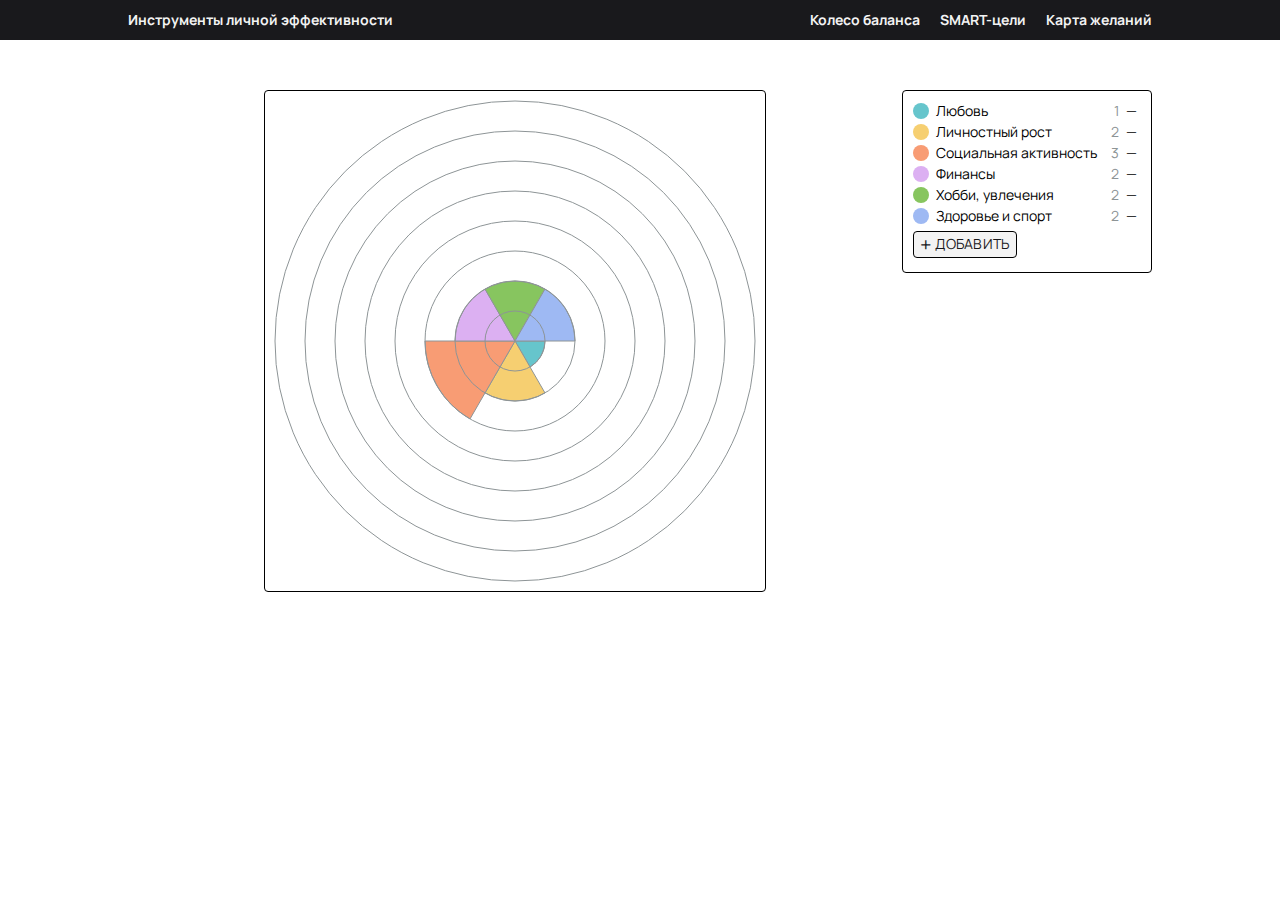
==== index.html @ 93318f95 "redesigned menu sectors from flexboxes to table" ====
<!DOCTYPE html>
<html lang="en">

<head>
    <meta charset="UTF-8">
    <meta name="viewport" content="width=device-width, initial-scale=1.0">
    <title>Lifa balance</title>
    <link rel="stylesheet" href="css/style.css">
</head>

<body>

    <header>
        <div class="header__title">Инструменты личной эффективности</div>
        <div class="header__menu menuHorizontal">
            <ul>
                <li>Колесо баланса</li>
                <li>SMART-цели</li>
                <li>Карта желаний</li>
            </ul>
        </div>
    </header>

    <div class="content">
        <div class="content__wheel">
            <canvas id="wheelBalance" width="500px" height="500px"></canvas>
        </div>
        <div class="content__menu">
            <div class="menuWheel">

                <div class="menuWheel__block">
                    <table class="tableSectors">
<!--                         <tr>
                            <td class="sectorInfo__color"></td>
                            <td>Любовь</td>
                            <td>10/10</td>
                            <td>—</td>
                        </tr>
                        <tr>
                            <td class="sectorInfo__color"></td>
                            <td>Lorem, ipsum dolor sit amet</td>
                            <td>10/10</td>
                            <td>—</td>
                        </tr>
                        <tr>
                            <td class="sectorInfo__color"></td>
                            <td>Дух</td>
                            <td>10/10</td>
                            <td>—</td>
                        </tr> -->
                    </table>

                    <div id="btnAdd" class="menuWheel__item btnMain">
                        <p>Добавить</p>
                    </div>
                </div>


            </div>
        </div>


    </div>

    <script type="module" src="js/script.js"></script>
</body>

</html>
---- css/style.css ----
@charset "UTF-8";
/* очищение всех отсупов и границ */
@import url("https://fonts.googleapis.com/css2?family=Manrope:wght@200;300;400;700&display=swap");
* {
  padding: 0;
  margin: 0;
  border: 0;
}

/* измена подсчета ширины блока */
*,
*:before,
*:after {
  box-sizing: border-box;
}

/* убираем линии обводки в некоторых браузерах */
:focus,
:active {
  outline: none;
}

a:focus,
a:active {
  outline: none;
}

/* делаем теги блочными */
nav,
footer,
header,
aside {
  display: block;
}

/*уравниваем поведение шрифтов и элементов для разных браузеров и запрет самовольного увеличение шрифта (например на айфонах)*/
html,
body {
  height: 100%;
  width: 100%;
  font-size: 100%;
  line-height: 1;
  font-size: 14px;
  -ms-text-size-adjust: 100%;
  -moz-text-size-adjust: 100%;
  -webkit-text-size-adjust: 100%;
}

/* наследуем семейства шрифта, т.к. по умолчанию они не наследуют*/
input,
button,
textarea {
  font-family: inherit;
}

/*убираем некоторые особенности в некоторых браузерах*/
input::-ms-clear {
  display: none;
}

button {
  cursor: pointer;
}

button::-moz-focus-inner {
  padding: 0;
  border: 0;
}

a,
a:visited {
  text-decoration: none;
}

ul li {
  list-style: none;
}

img {
  vertical-align: top;
}

/*обнуляем заголовки*/
h1,
h2,
h3,
h4,
h5,
h6 {
  font-size: inherit;
  font-weight: 400;
}

* {
  padding: 0;
  margin: 0;
}

body {
  font-family: "Manrope", sans-serif;
}

.menuHorizontal > ul {
  display: flex;
}
.menuHorizontal > ul > li {
  margin-right: 20px;
}
.menuHorizontal > ul > li:last-child {
  margin-right: 0px;
}

.btnMain, .menuWheel__block, .content__wheel #wheelBalance {
  border: 1px solid #000;
  border-radius: 4px;
}

header {
  font-weight: 700;
  background-color: #19191c;
  color: #f3f3f3;
  width: 100%;
  height: 40px;
  display: flex;
  justify-content: space-between;
  align-items: center;
  padding: 0 10%;
}
header__title {
  font-size: 20px;
  font-weight: 400;
  color: white;
  word-spacing: 4px;
}
.content {
  margin: 50px 10%;
  display: flex;
  justify-content: space-between;
}
.content__wheel {
  margin: 0 auto;
}
.content__menu {
  width: 250px;
}

.menuWheel__block {
  padding: 10px;
}
.menuWheel__item {
  margin: 4px 0px;
}

.sectorInfo__color {
  display: block;
  background: #ed61ca left no-repeat;
  height: 16px;
  width: 16px;
  border-radius: 50%;
}
.sectorInfo__score {
  color: #8d9496;
}

.btnMain {
  display: inline-block;
  background-color: #f3f3f3;
  text-transform: uppercase;
  letter-spacing: 0.25px;
  color: #19191c;
  font-weight: 700px;
  vertical-align: middle;
  padding: 3px 6px 2px 6px;
  cursor: default;
}
.btnMain:hover {
  background-color: #ed61ca;
}
.btnMain p::before {
  content: "+";
  font-size: 20px;
  vertical-align: middle;
  margin-right: 3px;
}

.coloredCircle {
  display: block;
  background: #ed61ca left no-repeat;
  height: 16px;
  width: 16px;
  border-radius: 50%;
}

.tableSectors {
  width: 100%;
  border-collapse: collapse;
}
.tableSectors td {
  vertical-align: top;
  padding: 3px 4px 4px 3px;
}
.tableSectors tr:hover {
  background-color: #f3f3f3;
  border-radius: 3px;
}
.tableSectors td:first-child {
  text-align: center;
  margin-top: 2px;
  margin-right: 4px;
  padding: 0;
  white-space: nowrap;
}
.tableSectors td:nth-child(2) {
  text-align: left;
  width: 100%;
}
.tableSectors td:nth-child(3) {
  text-align: right;
  color: #8d9496;
  white-space: nowrap;
}
.tableSectors td:last-child {
  text-align: right;
}
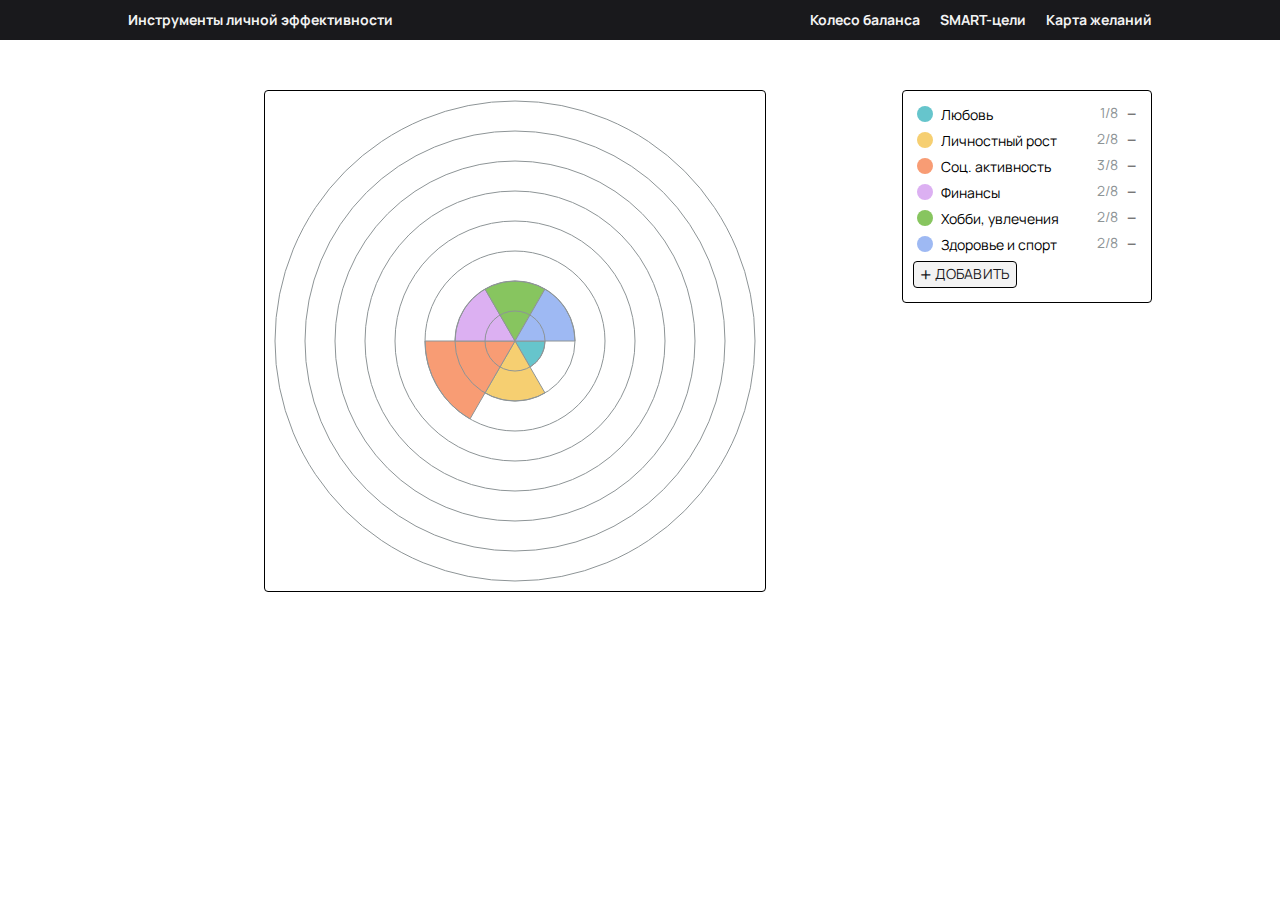
==== commit 1ec18ff7: "created new class for menu, refactored unstructions and menu methods" ====
--- a/index.html
+++ b/index.html
@@ -32,21 +32,17 @@
                     <table class="tableSectors">
 <!--                         <tr>
                             <td class="sectorInfo__color"></td>
-                            <td>Любовь</td>
-                            <td>10/10</td>
-                            <td>—</td>
-                        </tr>
-                        <tr>
-                            <td class="sectorInfo__color"></td>
-                            <td>Lorem, ipsum dolor sit amet</td>
-                            <td>10/10</td>
+                            <td><input class="input-sector" type="text" name="sectorName" placeholder="Название сектора" ></td>
+                            <td>10</td>
+                            <td>/10</td>
                             <td>—</td>
                         </tr>
                         <tr>
                             <td class="sectorInfo__color"></td>
                             <td>Дух</td>
-                            <td>10/10</td>
-                            <td>—</td>
+                            <td>10</td>
+                            <td>/10</td>
+                            <td><p>—</p></td> 
                         </tr> -->
                     </table>
 
--- a/css/style.css
+++ b/css/style.css
@@ -184,7 +184,6 @@
 }
 
 .coloredCircle {
-  display: block;
   background: #ed61ca left no-repeat;
   height: 16px;
   width: 16px;
@@ -194,31 +193,68 @@
 .tableSectors {
   width: 100%;
   border-collapse: collapse;
+  font-size: 14px;
 }
 .tableSectors td {
-  vertical-align: top;
-  padding: 3px 4px 4px 3px;
-}
-.tableSectors tr:hover {
-  background-color: #f3f3f3;
+  vertical-align: middle;
+  padding: 2px 4px 4px 2px;
+}
+.tableSectors .input-sector {
+  font-size: 14px;
+  width: 100%;
+  text-overflow: ellipsis;
+  padding: 2px 4px 2px 4px;
+}
+.tableSectors .input-sector:hover {
   border-radius: 3px;
+  Box-shadow: 0px 1px 0px #bdc2c4, 0px -1px 0px #bdc2c4, 1px 0px 0px #bdc2c4, -1px 0px 0px #bdc2c4;
+}
+.tableSectors .input-sector:focus {
+  border-radius: 3px;
+  Box-shadow: 0px 1px 0px #19191c, 0px -1px 0px #19191c, 1px 0px 0px #19191c, -1px 0px 0px #19191c;
 }
 .tableSectors td:first-child {
+  display: block;
   text-align: center;
-  margin-top: 2px;
-  margin-right: 4px;
-  padding: 0;
+  margin: 5px 4px;
   white-space: nowrap;
+}
+.tableSectors td:first-child:hover {
+  Box-shadow: 0px 1px 0px #bdc2c4, 0px -1px 0px #bdc2c4, 1px 0px 0px #bdc2c4, -1px 0px 0px #bdc2c4;
+}
+.tableSectors td:first-child:focus {
+  Box-shadow: 0px 1px 0px #19191c, 0px -1px 0px #19191c, 1px 0px 0px #19191c, -1px 0px 0px #19191c;
 }
 .tableSectors td:nth-child(2) {
   text-align: left;
   width: 100%;
+  padding: 0;
 }
 .tableSectors td:nth-child(3) {
   text-align: right;
   color: #8d9496;
   white-space: nowrap;
+  padding-right: 0;
+  width: 100px;
+}
+.tableSectors td:nth-child(4) {
+  text-align: left;
+  color: #8d9496;
+  white-space: nowrap;
+  padding-left: 0;
 }
 .tableSectors td:last-child {
-  text-align: right;
+  text-align: center;
+  height: 16px;
+  width: 16px;
+  font-size: 12px;
+  padding: 0px 5px;
+  cursor: default;
+}
+.tableSectors td:last-child:hover {
+  Box-shadow: 0px 1px 0px #bdc2c4, 0px -1px 0px #bdc2c4, 1px 0px 0px #bdc2c4, -1px 0px 0px #bdc2c4;
+}
+.tableSectors td:last-child:focus {
+  Box-shadow: 0px 1px 0px #19191c, 0px -1px 0px #19191c, 1px 0px 0px #19191c, -1px 0px 0px #19191c;
+  background-color: #bdc2c4;
 }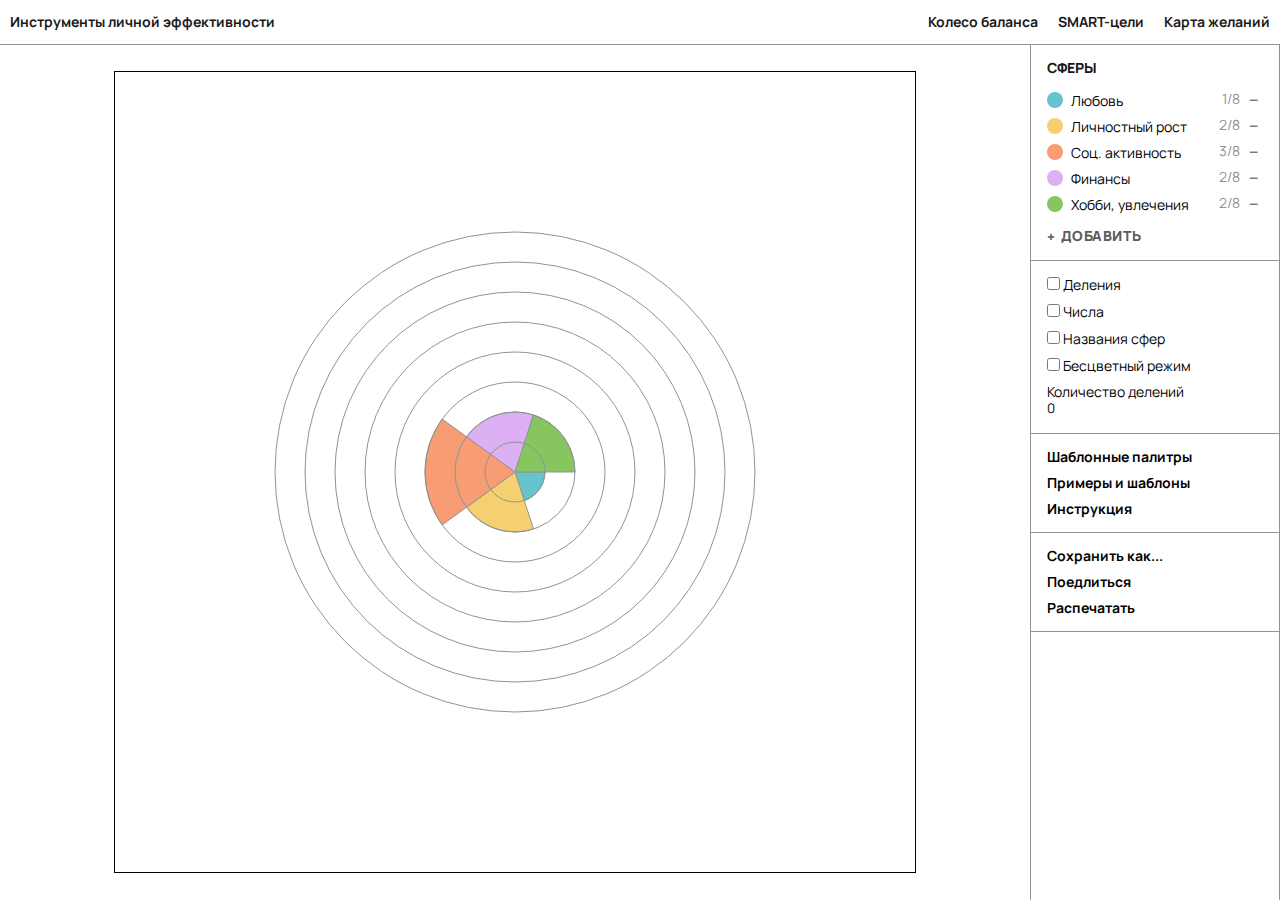
==== commit b104795d: "redesigned page" ====
--- a/index.html
+++ b/index.html
@@ -23,12 +23,15 @@
 
     <div class="content">
         <div class="content__wheel">
-            <canvas id="wheelBalance" width="500px" height="500px"></canvas>
+            <div class="canvasContainer">
+                <canvas id="wheelBalance" width="800px" height="800px"></canvas>    
+            </div>            
         </div>
         <div class="content__menu">
-            <div class="menuWheel">
+            <div class="menuWheel">               
 
                 <div class="menuWheel__block">
+                    <div class="menuWheel__item"><p class="subtitle">Сферы</p></div>
                     <table class="tableSectors">
 <!--                         <tr>
                             <td class="sectorInfo__color"></td>
@@ -51,6 +54,40 @@
                     </div>
                 </div>
 
+                <div class="menuWheel__block">                    
+                    <div class="menuWheel__item">
+                        <input type="checkbox" name="circles" id="circles">
+                        <label for="circles">Деления</label>
+                    </div>
+                    <div class="menuWheel__item">
+                        <input type="checkbox" name="numbers" id="numbers">
+                        <label for="numbers">Числа</label>
+                    </div>
+                    <div class="menuWheel__item">
+                        <input type="checkbox" name="titles" id="titles">
+                        <label for="numbers">Названия сфер</label>
+                    </div>
+                    <div class="menuWheel__item">
+                        <input type="checkbox" name="uncolored" id="uncolored">
+                        <label for="uncolored">Бесцветный режим</label>
+                    </div>
+                    <div class="menuWheel__item">
+                        <p>Количество делений</p>
+                        <input value="0" type="number" name="maxScore" id="maxScore">                        
+                    </div>
+                </div>
+
+                <div class="menuWheel__block">
+                    <div class="menuWheel__item btnAction">Шаблонные палитры</div>
+                    <div class="menuWheel__item btnAction">Примеры и шаблоны</div>
+                    <div class="menuWheel__item btnAction">Инструкция</div>                    
+                </div>
+
+                <div class="menuWheel__block">
+                    <div class="menuWheel__item btnAction">Сохранить как...</div>
+                    <div class="menuWheel__item btnAction">Поедлиться</div>
+                    <div class="menuWheel__item btnAction">Распечатать</div>                    
+                </div>
 
             </div>
         </div>
@@ -58,6 +95,8 @@
 
     </div>
 
+    
+
     <script type="module" src="js/script.js"></script>
 </body>
 
--- a/css/style.css
+++ b/css/style.css
@@ -1,6 +1,6 @@
 @charset "UTF-8";
 /* очищение всех отсупов и границ */
-@import url("https://fonts.googleapis.com/css2?family=Manrope:wght@200;300;400;700&display=swap");
+@import url("https://fonts.googleapis.com/css2?family=Manrope:wght@400;500;600;700;800&family=Poppins:wght@400;500;600;700&display=swap");
 * {
   padding: 0;
   margin: 0;
@@ -96,8 +96,15 @@
   margin: 0;
 }
 
+html {
+  height: 100%;
+}
+
 body {
   font-family: "Manrope", sans-serif;
+  display: flex;
+  flex-direction: column;
+  height: 100%;
 }
 
 .menuHorizontal > ul {
@@ -110,21 +117,18 @@
   margin-right: 0px;
 }
 
-.btnMain, .menuWheel__block, .content__wheel #wheelBalance {
-  border: 1px solid #000;
-  border-radius: 4px;
-}
-
 header {
   font-weight: 700;
-  background-color: #19191c;
-  color: #f3f3f3;
-  width: 100%;
-  height: 40px;
+  background-color: white;
+  color: #19191c;
+  width: 100%;
+  height: 45px;
   display: flex;
   justify-content: space-between;
   align-items: center;
-  padding: 0 10%;
+  padding: 0 10px;
+  border-bottom: 1px solid #8d9496;
+  flex: 0 0 auto;
 }
 header__title {
   font-size: 20px;
@@ -133,54 +137,76 @@
   word-spacing: 4px;
 }
 .content {
-  margin: 50px 10%;
-  display: flex;
+  display: flex;
+  flex: 1 0 auto;
   justify-content: space-between;
 }
 .content__wheel {
-  margin: 0 auto;
+  margin: auto auto;
+}
+.content__wheel #wheelBalance {
+  border: 1px solid #000;
 }
 .content__menu {
+  display: flex;
   width: 250px;
-}
-
+  height: 100%;
+}
+
+.menuWheel {
+  border-inline: 1px solid #8d9496;
+}
 .menuWheel__block {
-  padding: 10px;
+  padding: 16px 16px;
+  border-bottom: 1px solid #8d9496;
+}
+.menuWheel__block .subtitle {
+  font-family: "Manrope", sans-serif;
+  font-weight: 800;
+  color: #19191c;
+  text-transform: uppercase;
 }
 .menuWheel__item {
-  margin: 4px 0px;
-}
-
-.sectorInfo__color {
-  display: block;
-  background: #ed61ca left no-repeat;
-  height: 16px;
-  width: 16px;
-  border-radius: 50%;
-}
-.sectorInfo__score {
-  color: #8d9496;
+  margin: 12px 0px;
+}
+.menuWheel__item:first-child {
+  margin-top: 0;
+}
+.menuWheel__item:last-child {
+  margin-bottom: 0;
+}
+
+.btnAction {
+  font-weight: 700;
+}
+.btnAction:hover {
+  background-color: #bdc2c4;
 }
 
 .btnMain {
   display: inline-block;
-  background-color: #f3f3f3;
   text-transform: uppercase;
-  letter-spacing: 0.25px;
+  font-weight: 700px;
+  vertical-align: middle;
+  cursor: default;
+  font-family: "Manrope", sans-serif;
+  font-weight: 800;
+  letter-spacing: 0.5px;
+  color: #5B5B5B;
+  transition-duration: 0.5s;
+  font-size: 14px;
+}
+.btnMain:hover {
   color: #19191c;
-  font-weight: 700px;
-  vertical-align: middle;
-  padding: 3px 6px 2px 6px;
-  cursor: default;
-}
-.btnMain:hover {
-  background-color: #ed61ca;
+}
+.btnMain p {
+  vertical-align: middle;
 }
 .btnMain p::before {
   content: "+";
-  font-size: 20px;
-  vertical-align: middle;
-  margin-right: 3px;
+  font-size: 14px;
+  vertical-align: middle;
+  margin-right: 5px;
 }
 
 .coloredCircle {
@@ -216,7 +242,7 @@
 .tableSectors td:first-child {
   display: block;
   text-align: center;
-  margin: 5px 4px;
+  margin: 5px 4px 5px 0px;
   white-space: nowrap;
 }
 .tableSectors td:first-child:hover {
@@ -257,4 +283,9 @@
 .tableSectors td:last-child:focus {
   Box-shadow: 0px 1px 0px #19191c, 0px -1px 0px #19191c, 1px 0px 0px #19191c, -1px 0px 0px #19191c;
   background-color: #bdc2c4;
+}
+
+footer {
+  /* 0 flex-grow, 0 flex-shrink, auto flex-basis */
+  flex: 0 0 auto;
 }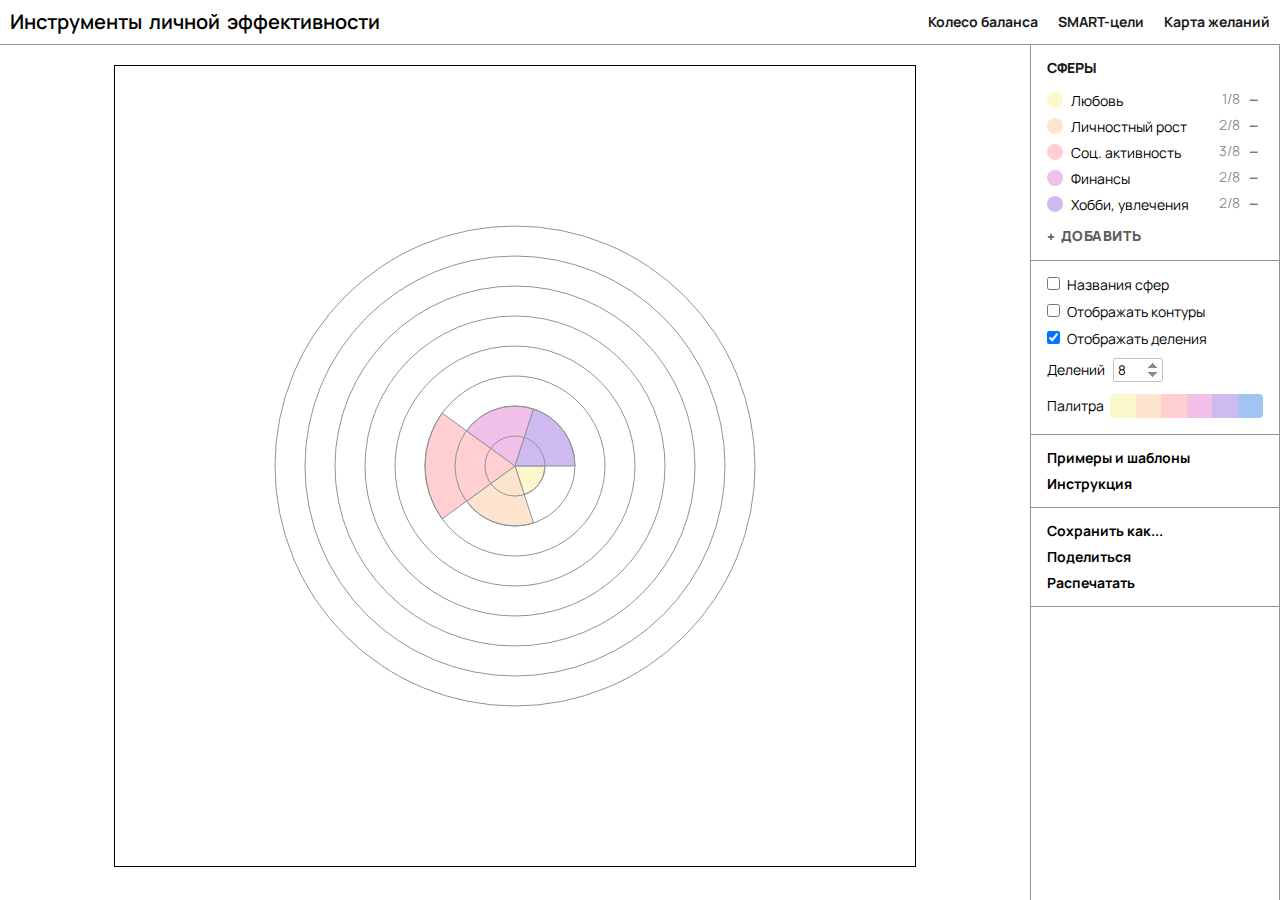
==== commit b7aa4a3d: "adedd palette" ====
--- a/index.html
+++ b/index.html
@@ -10,7 +10,7 @@
 
 <body>
 
-    <header>
+    <header class="header">
         <div class="header__title">Инструменты личной эффективности</div>
         <div class="header__menu menuHorizontal">
             <ul>
@@ -23,7 +23,7 @@
 
     <div class="content">
         <div class="content__wheel">
-            <div class="canvasContainer">
+            <div class="canvasContainer">                
                 <canvas id="wheelBalance" width="800px" height="800px"></canvas>    
             </div>            
         </div>
@@ -54,38 +54,38 @@
                     </div>
                 </div>
 
-                <div class="menuWheel__block">                    
-                    <div class="menuWheel__item">
-                        <input type="checkbox" name="circles" id="circles">
-                        <label for="circles">Деления</label>
-                    </div>
-                    <div class="menuWheel__item">
-                        <input type="checkbox" name="numbers" id="numbers">
-                        <label for="numbers">Числа</label>
-                    </div>
+                <div class="menuWheel__block">   
                     <div class="menuWheel__item">
                         <input type="checkbox" name="titles" id="titles">
                         <label for="numbers">Названия сфер</label>
+                    </div>  
+                    <div class="menuWheel__item">
+                        <input type="checkbox" name="lines" id="lines">
+                        <label for="lines">Отображать контуры</label>
+                    </div>               
+                    <div class="menuWheel__item">
+                        <input type="checkbox" checked name="circles" id="circles">
+                        <label for="circles">Отображать деления</label>
                     </div>
-                    <div class="menuWheel__item">
-                        <input type="checkbox" name="uncolored" id="uncolored">
-                        <label for="uncolored">Бесцветный режим</label>
+                    <div class="menuWheel__item containerMaxScore">                        
+                        <span>Делений</span>
+                        <input min="1" max="20" type="number" name="maxScore" id="maxScore">                        
                     </div>
-                    <div class="menuWheel__item">
-                        <p>Количество делений</p>
-                        <input value="0" type="number" name="maxScore" id="maxScore">                        
+                    <div class="menuWheel__item containerHorizontal">                        
+                        <span>Палитра</span>
+                        <div class="palette">
+                        </div>
                     </div>
                 </div>
 
-                <div class="menuWheel__block">
-                    <div class="menuWheel__item btnAction">Шаблонные палитры</div>
+                <div class="menuWheel__block">                    
                     <div class="menuWheel__item btnAction">Примеры и шаблоны</div>
                     <div class="menuWheel__item btnAction">Инструкция</div>                    
                 </div>
 
                 <div class="menuWheel__block">
                     <div class="menuWheel__item btnAction">Сохранить как...</div>
-                    <div class="menuWheel__item btnAction">Поедлиться</div>
+                    <div class="menuWheel__item btnAction">Поделиться</div>
                     <div class="menuWheel__item btnAction">Распечатать</div>                    
                 </div>
 
--- a/css/style.css
+++ b/css/style.css
@@ -107,17 +107,7 @@
   height: 100%;
 }
 
-.menuHorizontal > ul {
-  display: flex;
-}
-.menuHorizontal > ul > li {
-  margin-right: 20px;
-}
-.menuHorizontal > ul > li:last-child {
-  margin-right: 0px;
-}
-
-header {
+.header {
   font-weight: 700;
   background-color: white;
   color: #19191c;
@@ -130,19 +120,31 @@
   border-bottom: 1px solid #8d9496;
   flex: 0 0 auto;
 }
-header__title {
+.header__title {
   font-size: 20px;
-  font-weight: 400;
-  color: white;
-  word-spacing: 4px;
-}
+  font-weight: 600;
+  color: black;
+  word-spacing: 3px;
+  font-family: "Manrope", sans-serif;
+}
+.header .menuHorizontal > ul {
+  display: flex;
+}
+.header .menuHorizontal > ul > li {
+  margin-right: 20px;
+}
+.header .menuHorizontal > ul > li:last-child {
+  margin-right: 0px;
+}
+
 .content {
   display: flex;
   flex: 1 0 auto;
   justify-content: space-between;
 }
 .content__wheel {
-  margin: auto auto;
+  margin: 0px auto;
+  padding: 20px 0px;
 }
 .content__wheel #wheelBalance {
   border: 1px solid #000;
@@ -151,6 +153,28 @@
   display: flex;
   width: 250px;
   height: 100%;
+}
+
+.palette {
+  display: flex;
+  height: 24px;
+  direction: row;
+}
+.palette__color {
+  flex: 1 0 auto;
+  height: 100%;
+}
+.palette__color:first-child {
+  border-top-left-radius: 4px;
+  border-bottom-left-radius: 4px;
+}
+.palette__color:last-child {
+  border-top-right-radius: 4px;
+  border-bottom-right-radius: 4px;
+}
+.palette:hover {
+  Box-shadow: 0px 1px 0px #8d9496, 0px -1px 0px #8d9496, 1px 0px 0px #8d9496, -1px 0px 0px #8d9496;
+  border-radius: 4px;
 }
 
 .menuWheel {
@@ -165,6 +189,46 @@
   font-weight: 800;
   color: #19191c;
   text-transform: uppercase;
+}
+.menuWheel__block:nth-child(2) label {
+  margin-left: 4px;
+}
+.menuWheel__block:nth-child(2) .containerMaxScore {
+  display: flex;
+  flex-direction: row;
+  width: 100%;
+}
+.menuWheel__block:nth-child(2) .containerMaxScore span {
+  display: inline-block;
+  margin: auto 0;
+}
+.menuWheel__block:nth-child(2) .containerMaxScore input {
+  margin-left: 8px;
+  width: 50px;
+  border: 1px solid #bdc2c4;
+  border-radius: 2px;
+  padding: 2px 2px 2px 4px;
+}
+.menuWheel__block:nth-child(2) .containerMaxScore input::-webkit-inner-spin-button, .menuWheel__block:nth-child(2) .containerMaxScore input::-webkit-outer-spin-button {
+  opacity: 1;
+}
+.menuWheel__block:nth-child(2) .containerVertical {
+  display: flex;
+  flex-direction: column;
+}
+.menuWheel__block:nth-child(2) .containerVertical span {
+  margin-bottom: 6px;
+}
+.menuWheel__block:nth-child(2) .containerHorizontal {
+  display: flex;
+  flex-direction: row;
+}
+.menuWheel__block:nth-child(2) .containerHorizontal div {
+  flex: 1 0 auto;
+}
+.menuWheel__block:nth-child(2) .containerHorizontal span {
+  margin: auto 0;
+  margin-right: 6px;
 }
 .menuWheel__item {
   margin: 12px 0px;
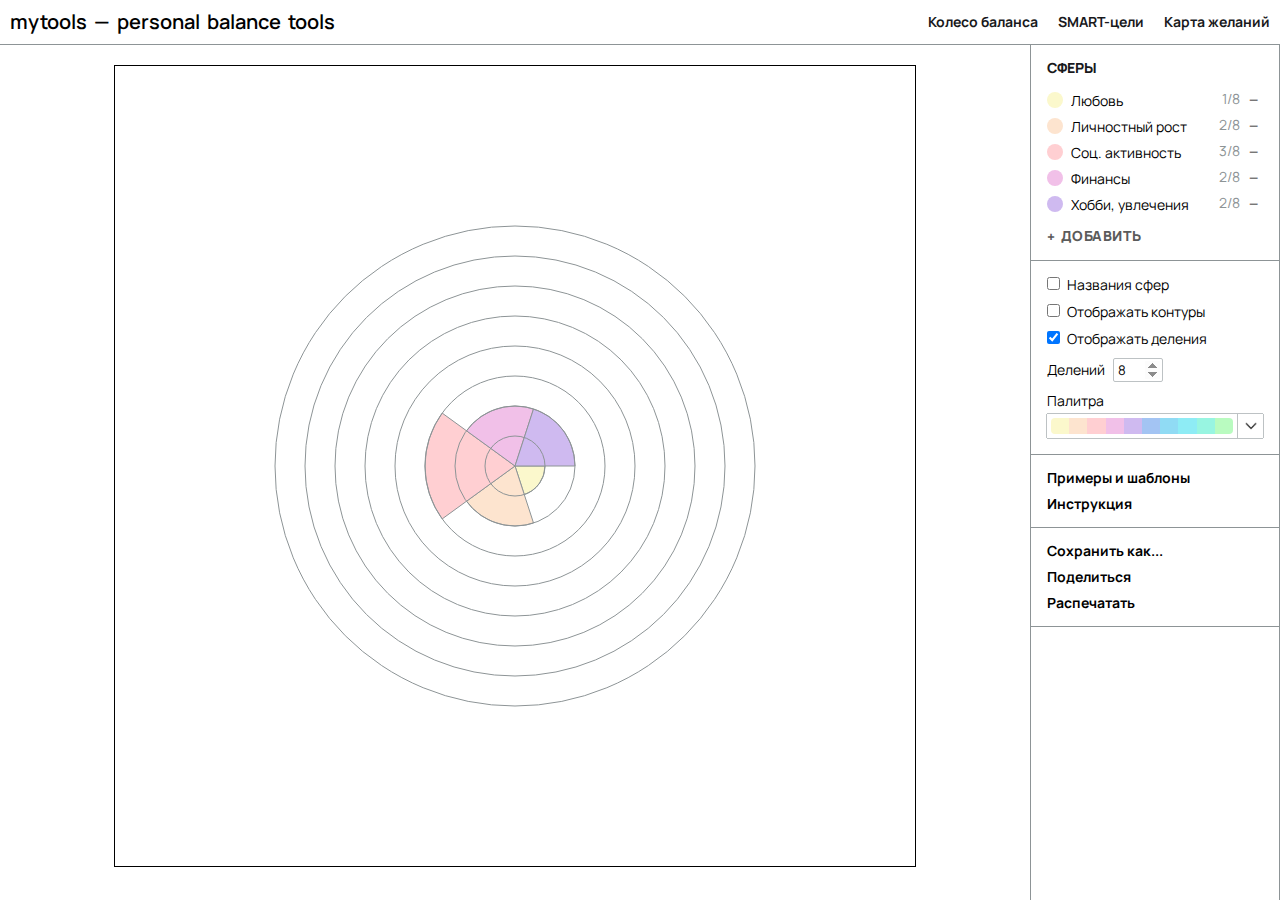
==== commit 698ed562: "added select for palettes" ====
--- a/index.html
+++ b/index.html
@@ -4,14 +4,13 @@
 <head>
     <meta charset="UTF-8">
     <meta name="viewport" content="width=device-width, initial-scale=1.0">
-    <title>Lifa balance</title>
+    <title>Life balance</title>
     <link rel="stylesheet" href="css/style.css">
 </head>
 
 <body>
-
     <header class="header">
-        <div class="header__title">Инструменты личной эффективности</div>
+        <div class="header__title">mytools — personal balance tools</div>
         <div class="header__menu menuHorizontal">
             <ul>
                 <li>Колесо баланса</li>
@@ -71,10 +70,23 @@
                         <span>Делений</span>
                         <input min="1" max="20" type="number" name="maxScore" id="maxScore">                        
                     </div>
-                    <div class="menuWheel__item containerHorizontal">                        
+                    <div class="menuWheel__item containerVertical">                        
                         <span>Палитра</span>
-                        <div class="palette">
+                        <!-- <select name="slc_palette" id="slc_palette">
+                            <option disabled>Выберите палитру</option>
+                            <option value="1"><div class="palette"></div></option> 
+                        </select> -->
+                        <div class="select">
+                            <div class="select__header">
+                                <span class="select__current"></span>
+                                <div class="select__icon"></div>      
+                            </div>          
+                            <div class="select__body">
+                                <!-- <div value="0" class="select__item"><div class="palette"></div></div>
+                                <div class="select__item"><div class="palette"></div></div> -->
+                            </div>
                         </div>
+                        
                     </div>
                 </div>
 
--- a/css/style.css
+++ b/css/style.css
@@ -157,7 +157,7 @@
 
 .palette {
   display: flex;
-  height: 24px;
+  height: 16px;
   direction: row;
 }
 .palette__color {
@@ -172,9 +172,52 @@
   border-top-right-radius: 4px;
   border-bottom-right-radius: 4px;
 }
-.palette:hover {
-  Box-shadow: 0px 1px 0px #8d9496, 0px -1px 0px #8d9496, 1px 0px 0px #8d9496, -1px 0px 0px #8d9496;
-  border-radius: 4px;
+.select {
+  font-size: 14px;
+  position: relative;
+}
+.select__header {
+  display: flex;
+  height: 24px;
+  Box-shadow: 0px 1px 0px #bdc2c4, 0px -1px 0px #bdc2c4, 1px 0px 0px #bdc2c4, -1px 0px 0px #bdc2c4;
+}
+.select__header:hover {
+  Box-shadow: 0px 1px 0px #bdc2c4, 0px -1px 0px #bdc2c4, 1px 0px 0px #bdc2c4, -1px 0px 0px #bdc2c4;
+}
+.is-active .select__body {
+  display: block;
+}
+.select__current {
+  width: 100%;
+  height: 100%;
+  padding: 4px;
+}
+.select__icon {
+  width: 26px;
+  padding: 0;
+  display: flex;
+  align-items: center;
+  text-align: center;
+  background: no-repeat center/55% url("../img/ic_arrow_bot.png");
+  justify-content: flex-end;
+  flex-shrink: 0;
+  color: #19191c;
+  border-left: 1px solid #bdc2c4;
+}
+.select__body {
+  position: absolute;
+  left: 0;
+  right: 0;
+  top: 100%;
+  Box-shadow: 0px 1px 0px #bdc2c4, 0px -1px 0px #bdc2c4, 1px 0px 0px #bdc2c4, -1px 0px 0px #bdc2c4;
+  display: none;
+}
+.select__item {
+  padding: 6px 30px 4px 4px;
+  background-color: white;
+}
+.select__item:hover {
+  background-color: #f3f3f3;
 }
 
 .menuWheel {
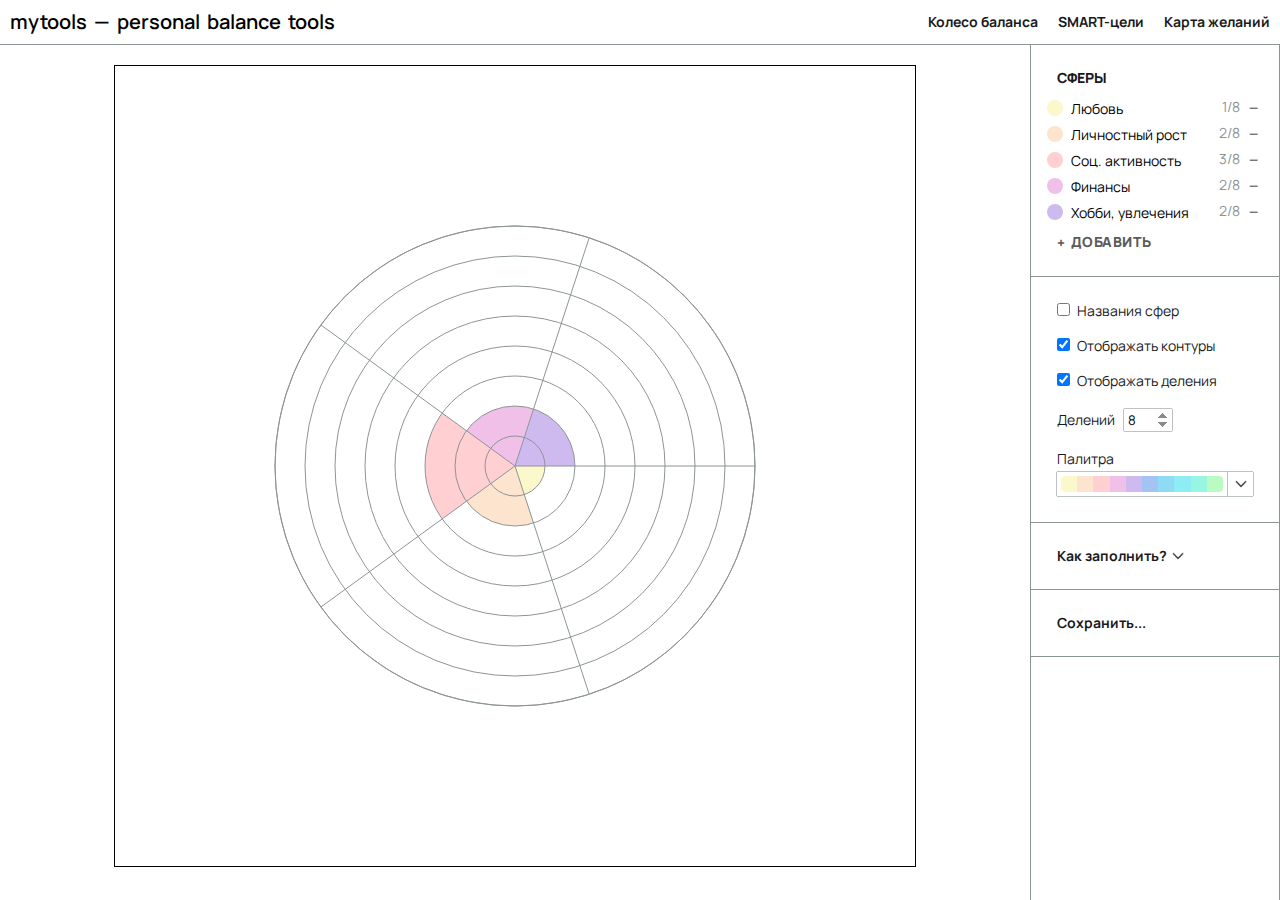
==== commit edb2ab93: "created spoiler" ====
--- a/index.html
+++ b/index.html
@@ -22,17 +22,19 @@
 
     <div class="content">
         <div class="content__wheel">
-            <div class="canvasContainer">                
-                <canvas id="wheelBalance" width="800px" height="800px"></canvas>    
-            </div>            
+            <div class="canvasContainer">
+                <canvas id="wheelBalance" width="800px" height="800px"></canvas>
+            </div>
         </div>
         <div class="content__menu">
-            <div class="menuWheel">               
+            <div class="menuWheel">
 
                 <div class="menuWheel__block">
-                    <div class="menuWheel__item"><p class="subtitle">Сферы</p></div>
+                    <div class="menuWheel__item">
+                        <p class="subtitle">Сферы</p>
+                    </div>
                     <table class="tableSectors">
-<!--                         <tr>
+                        <!--                         <tr>
                             <td class="sectorInfo__color"></td>
                             <td><input class="input-sector" type="text" name="sectorName" placeholder="Название сектора" ></td>
                             <td>10</td>
@@ -53,24 +55,24 @@
                     </div>
                 </div>
 
-                <div class="menuWheel__block">   
+                <div class="menuWheel__block">
                     <div class="menuWheel__item">
                         <input type="checkbox" name="titles" id="titles">
                         <label for="numbers">Названия сфер</label>
-                    </div>  
+                    </div>
                     <div class="menuWheel__item">
                         <input type="checkbox" name="lines" id="lines">
                         <label for="lines">Отображать контуры</label>
-                    </div>               
+                    </div>
                     <div class="menuWheel__item">
                         <input type="checkbox" checked name="circles" id="circles">
                         <label for="circles">Отображать деления</label>
                     </div>
-                    <div class="menuWheel__item containerMaxScore">                        
+                    <div class="menuWheel__item containerMaxScore">
                         <span>Делений</span>
-                        <input min="1" max="20" type="number" name="maxScore" id="maxScore">                        
+                        <input min="1" max="20" type="number" name="maxScore" id="maxScore">
                     </div>
-                    <div class="menuWheel__item containerVertical">                        
+                    <div class="menuWheel__item containerVertical">
                         <span>Палитра</span>
                         <!-- <select name="slc_palette" id="slc_palette">
                             <option disabled>Выберите палитру</option>
@@ -79,26 +81,37 @@
                         <div class="select">
                             <div class="select__header">
                                 <span class="select__current"></span>
-                                <div class="select__icon"></div>      
-                            </div>          
+                                <div class="select__icon"></div>
+                            </div>
                             <div class="select__body">
                                 <!-- <div value="0" class="select__item"><div class="palette"></div></div>
                                 <div class="select__item"><div class="palette"></div></div> -->
                             </div>
                         </div>
-                        
+
                     </div>
                 </div>
 
-                <div class="menuWheel__block">                    
-                    <div class="menuWheel__item btnAction">Примеры и шаблоны</div>
-                    <div class="menuWheel__item btnAction">Инструкция</div>                    
+                <div class="menuWheel__block">
+                    <div class="menuWheel__item">
+                        <input type="checkbox" id="spoiler" />
+                        <label for="spoiler">Как заполнить?</label>
+                        <div class="spoiler">
+                            <p>1. Оцените, на сколько Вы удовлетворены своей жизнью в каждой сфере (не устраивает - 1,
+                                всё отлично - 10).</p>
+                            <p>2. Отметьте эти значения, закрасив колесо кликом мыши.</p>
+                            <p>3. После того, как все сферы заполнены, оцените "круглость" колеса - посмотрите, какие
+                                сферы следует улучшить, чтобы округлить его еще больше.</p>
+                            <p>4. Для каждой сферы поставьте цели для развития. Для конкретизации можете воспользоваться
+                                сервисом SMART-целей.</p>
+                        </div>
+                    </div>
                 </div>
 
                 <div class="menuWheel__block">
-                    <div class="menuWheel__item btnAction">Сохранить как...</div>
-                    <div class="menuWheel__item btnAction">Поделиться</div>
-                    <div class="menuWheel__item btnAction">Распечатать</div>                    
+                    <div id="btnSaveAs" class="menuWheel__item btnAction">Сохранить...</div>
+                    <!-- <div class="menuWheel__item btnAction">Поделиться</div>
+                    <div class="menuWheel__item btnAction">Распечатать</div>                     -->
                 </div>
 
             </div>
@@ -107,7 +120,7 @@
 
     </div>
 
-    
+
 
     <script type="module" src="js/script.js"></script>
 </body>
--- a/css/style.css
+++ b/css/style.css
@@ -91,6 +91,17 @@
   font-weight: 400;
 }
 
+.menuWheel__item {
+  padding: 10px;
+  transition: all 0.6s;
+}
+
+.menuWheel__item:hover {
+  Box-shadow: 0px 1px 0px #8d9496, 0px -1px 0px #8d9496, 1px 0px 0px #8d9496, -1px 0px 0px #8d9496;
+  background: #f3f3f3;
+  border-radius: 3px;
+}
+
 * {
   padding: 0;
   margin: 0;
@@ -274,7 +285,7 @@
   margin-right: 6px;
 }
 .menuWheel__item {
-  margin: 12px 0px;
+  color: #19191c;
 }
 .menuWheel__item:first-child {
   margin-top: 0;
@@ -285,9 +296,6 @@
 
 .btnAction {
   font-weight: 700;
-}
-.btnAction:hover {
-  background-color: #bdc2c4;
 }
 
 .btnMain {
@@ -395,4 +403,48 @@
 footer {
   /* 0 flex-grow, 0 flex-shrink, auto flex-basis */
   flex: 0 0 auto;
+}
+
+input[id^=spoiler] {
+  display: none;
+}
+input[id^=spoiler] + label {
+  display: block;
+  width: 100%;
+  height: 100%;
+  cursor: pointer;
+  font-weight: 700;
+}
+input[id^=spoiler] + label::after {
+  content: "";
+  background: url("../img/ic_arrow_bot.png") no-repeat 50% 50%/1em 1em;
+  width: 1em;
+  height: 1em;
+  margin-left: 4px;
+  position: absolute;
+  transition: transform 0.5s;
+}
+input[id^=spoiler]:checked + label {
+  border-bottom-left-radius: 0;
+  border-bottom-right-radius: 0;
+}
+input[id^=spoiler]:checked + label + .spoiler {
+  height: auto;
+  display: inline-block;
+}
+input[id^=spoiler]:checked + label::after {
+  content: "";
+  background: url("../img/ic_arrow_right.png") no-repeat 50% 50%/1em 1em;
+}
+input[id^=spoiler] ~ .spoiler {
+  height: 0;
+  width: 100%;
+  overflow: hidden;
+  margin-top: 10px;
+  padding-top: 10px;
+  border-top: 1px solid #bdc2c4;
+  display: none;
+  border-top-left-radius: 0;
+  border-top-right-radius: 0;
+  transition: all 0.6s;
 }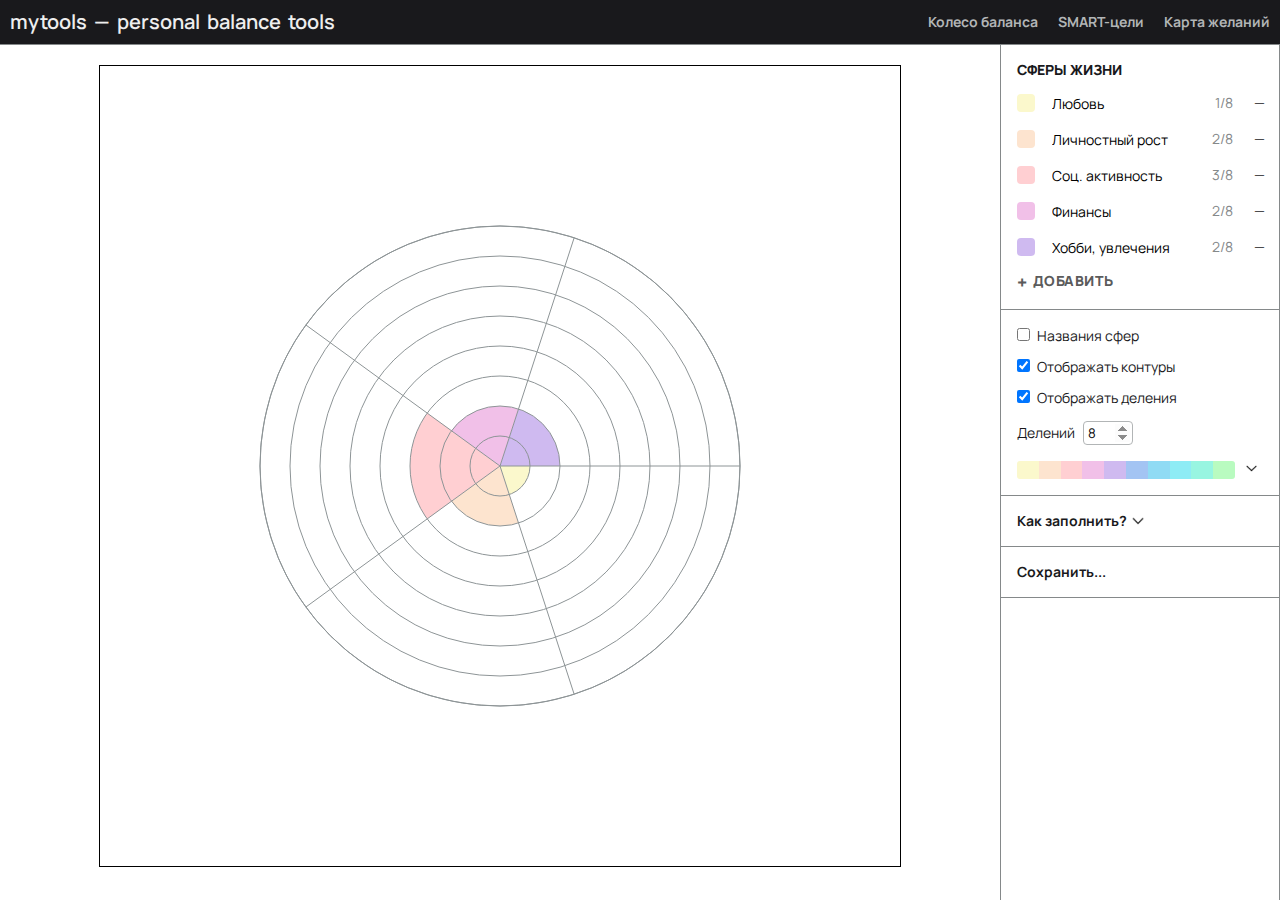
==== commit f0be406b: "redesignedr" ====
--- a/index.html
+++ b/index.html
@@ -31,27 +31,23 @@
 
                 <div class="menuWheel__block">
                     <div class="menuWheel__item">
-                        <p class="subtitle">Сферы</p>
-                    </div>
-                    <table class="tableSectors">
-                        <!--                         <tr>
-                            <td class="sectorInfo__color"></td>
-                            <td><input class="input-sector" type="text" name="sectorName" placeholder="Название сектора" ></td>
-                            <td>10</td>
-                            <td>/10</td>
-                            <td>—</td>
-                        </tr>
-                        <tr>
-                            <td class="sectorInfo__color"></td>
-                            <td>Дух</td>
-                            <td>10</td>
-                            <td>/10</td>
-                            <td><p>—</p></td> 
-                        </tr> -->
-                    </table>
+                        <!-- <input checked type="checkbox" id="spoiler-sectors"/>
+                        <label class="subtitle" for="spoiler-sectors">Сферы жизни</label>
+                        <div class="spoiler">
+                            <table class="tableSectors">
+                            </table>
+        
+                            <div id="btnAdd" class="menuWheel__item btnMain">
+                                <p>Добавить</p>
+                            </div>
+                        </div> -->
+                        <div class="subtitle">Сферы жизни</div>
+                        <table class="tableSectors">
+                        </table>
 
-                    <div id="btnAdd" class="menuWheel__item btnMain">
-                        <p>Добавить</p>
+                        <div id="btnAdd" class="menuWheel__item btnMain">
+                            <p>Добавить</p>
+                        </div>
                     </div>
                 </div>
 
@@ -72,8 +68,8 @@
                         <span>Делений</span>
                         <input min="1" max="20" type="number" name="maxScore" id="maxScore">
                     </div>
-                    <div class="menuWheel__item containerVertical">
-                        <span>Палитра</span>
+                    <div class="menuWheel__item containerHorizontal">
+                        <!-- /<span>Палитра</span> -->
                         <!-- <select name="slc_palette" id="slc_palette">
                             <option disabled>Выберите палитру</option>
                             <option value="1"><div class="palette"></div></option> 
--- a/css/style.css
+++ b/css/style.css
@@ -91,15 +91,14 @@
   font-weight: 400;
 }
 
-.menuWheel__item {
-  padding: 10px;
+.tableSectors tr, .menuWheel__item {
+  padding: 8px 16px;
   transition: all 0.6s;
 }
 
-.menuWheel__item:hover {
-  Box-shadow: 0px 1px 0px #8d9496, 0px -1px 0px #8d9496, 1px 0px 0px #8d9496, -1px 0px 0px #8d9496;
-  background: #f3f3f3;
-  border-radius: 3px;
+.tableSectors tr:hover, .menuWheel__item:hover, .select__item_active:hover, .select__item:hover {
+  background: #eee;
+  border-radius: 4px;
 }
 
 * {
@@ -120,21 +119,21 @@
 
 .header {
   font-weight: 700;
-  background-color: white;
-  color: #19191c;
+  background-color: #19191c;
+  color: #b2b5b6;
   width: 100%;
   height: 45px;
   display: flex;
   justify-content: space-between;
   align-items: center;
   padding: 0 10px;
-  border-bottom: 1px solid #8d9496;
+  border-bottom: 1px solid #85898a;
   flex: 0 0 auto;
 }
 .header__title {
   font-size: 20px;
   font-weight: 600;
-  color: black;
+  color: #eee;
   word-spacing: 3px;
   font-family: "Manrope", sans-serif;
 }
@@ -162,13 +161,13 @@
 }
 .content__menu {
   display: flex;
-  width: 250px;
+  width: 280px;
   height: 100%;
 }
 
 .palette {
   display: flex;
-  height: 16px;
+  height: 18px;
   direction: row;
 }
 .palette__color {
@@ -176,71 +175,84 @@
   height: 100%;
 }
 .palette__color:first-child {
-  border-top-left-radius: 4px;
-  border-bottom-left-radius: 4px;
+  border-top-left-radius: 3px;
+  border-bottom-left-radius: 3px;
 }
 .palette__color:last-child {
-  border-top-right-radius: 4px;
-  border-bottom-right-radius: 4px;
-}
+  border-top-right-radius: 3px;
+  border-bottom-right-radius: 3px;
+}
+
 .select {
-  font-size: 14px;
   position: relative;
 }
 .select__header {
   display: flex;
-  height: 24px;
-  Box-shadow: 0px 1px 0px #bdc2c4, 0px -1px 0px #bdc2c4, 1px 0px 0px #bdc2c4, -1px 0px 0px #bdc2c4;
-}
-.select__header:hover {
-  Box-shadow: 0px 1px 0px #bdc2c4, 0px -1px 0px #bdc2c4, 1px 0px 0px #bdc2c4, -1px 0px 0px #bdc2c4;
+  height: 16px;
 }
 .is-active .select__body {
   display: block;
+  margin-top: 8px;
 }
 .select__current {
   width: 100%;
   height: 100%;
-  padding: 4px;
 }
 .select__icon {
-  width: 26px;
-  padding: 0;
+  width: 22px;
   display: flex;
   align-items: center;
   text-align: center;
-  background: no-repeat center/55% url("../img/ic_arrow_bot.png");
+  background: no-repeat center/60% url("../img/ic_arrow_bot.png");
   justify-content: flex-end;
   flex-shrink: 0;
-  color: #19191c;
-  border-left: 1px solid #bdc2c4;
 }
 .select__body {
   position: absolute;
   left: 0;
   right: 0;
-  top: 100%;
-  Box-shadow: 0px 1px 0px #bdc2c4, 0px -1px 0px #bdc2c4, 1px 0px 0px #bdc2c4, -1px 0px 0px #bdc2c4;
+  top: -100%;
+  Box-shadow: 0px 1px 0px #b2b5b6, 0px -1px 0px #b2b5b6, 1px 0px 0px #b2b5b6, -1px 0px 0px #b2b5b6;
   display: none;
-}
-.select__item {
-  padding: 6px 30px 4px 4px;
+  z-index: 999999;
+}
+.select__item_active, .select__item {
+  padding: 10px 26px 10px 10px;
   background-color: white;
 }
-.select__item:hover {
-  background-color: #f3f3f3;
+.select__item_active {
+  padding: 10px 0px 10px 10px;
+  display: block;
+  width: 100%;
+  height: 100%;
+}
+.select__item_active .palette::after {
+  content: "";
+  background: url("../img/ic_check.png") no-repeat 50% 50%/1em 1em;
+  width: 16px;
+  height: 16px;
+  margin: 0 5px;
 }
 
 .menuWheel {
-  border-inline: 1px solid #8d9496;
+  border-inline: 1px solid #85898a;
+  width: 100%;
 }
 .menuWheel__block {
-  padding: 16px 16px;
-  border-bottom: 1px solid #8d9496;
+  border-bottom: 1px solid #85898a;
+  padding: 10px 0px;
+}
+.menuWheel__block:first-child .menuWheel__item:first-child {
+  padding: 0;
+}
+.menuWheel__block:first-child .menuWheel__item:first-child:hover {
+  background-color: transparent;
 }
 .menuWheel__block .subtitle {
   font-family: "Manrope", sans-serif;
   font-weight: 800;
+  width: 100%;
+  padding: 8px 16px;
   color: #19191c;
   text-transform: uppercase;
 }
@@ -259,8 +271,9 @@
 .menuWheel__block:nth-child(2) .containerMaxScore input {
   margin-left: 8px;
   width: 50px;
-  border: 1px solid #bdc2c4;
-  border-radius: 2px;
+  height: 100%;
+  border: 1px solid #b2b5b6;
+  border-radius: 4px;
   padding: 2px 2px 2px 4px;
 }
 .menuWheel__block:nth-child(2) .containerMaxScore input::-webkit-inner-spin-button, .menuWheel__block:nth-child(2) .containerMaxScore input::-webkit-outer-spin-button {
@@ -298,11 +311,25 @@
   font-weight: 700;
 }
 
+.btnSquare {
+  display: table;
+  width: 28px;
+  height: 28px;
+  text-align: center;
+}
+.btnSquare__content {
+  display: table-cell;
+  vertical-align: middle;
+}
+.btnSquare:hover {
+  background-color: #b2b5b6;
+  border-radius: 4px;
+}
+
 .btnMain {
-  display: inline-block;
+  display: block;
   text-transform: uppercase;
   font-weight: 700px;
-  vertical-align: middle;
   cursor: default;
   font-family: "Manrope", sans-serif;
   font-weight: 800;
@@ -310,8 +337,10 @@
   color: #5B5B5B;
   transition-duration: 0.5s;
   font-size: 14px;
+  padding: 8px 16px;
 }
 .btnMain:hover {
+  border-radius: 0px;
   color: #19191c;
 }
 .btnMain p {
@@ -319,16 +348,17 @@
 }
 .btnMain p::before {
   content: "+";
-  font-size: 14px;
+  font-size: 18px;
   vertical-align: middle;
   margin-right: 5px;
 }
 
 .coloredCircle {
   background: #ed61ca left no-repeat;
-  height: 16px;
-  width: 16px;
+  height: 18px;
+  width: 18px;
   border-radius: 50%;
+  border-radius: 4px;
 }
 
 .tableSectors {
@@ -338,33 +368,29 @@
 }
 .tableSectors td {
   vertical-align: middle;
-  padding: 2px 4px 4px 2px;
+  padding: 4px 0px;
 }
 .tableSectors .input-sector {
   font-size: 14px;
   width: 100%;
   text-overflow: ellipsis;
   padding: 2px 4px 2px 4px;
+  padding: 4px 8px;
+  background-color: transparent;
+  cursor: default;
+  border: 1px solid transparent;
+  border-radius: 4px;
 }
 .tableSectors .input-sector:hover {
-  border-radius: 3px;
-  Box-shadow: 0px 1px 0px #bdc2c4, 0px -1px 0px #bdc2c4, 1px 0px 0px #bdc2c4, -1px 0px 0px #bdc2c4;
+  border: 1px solid #b2b5b6;
 }
 .tableSectors .input-sector:focus {
-  border-radius: 3px;
-  Box-shadow: 0px 1px 0px #19191c, 0px -1px 0px #19191c, 1px 0px 0px #19191c, -1px 0px 0px #19191c;
+  border: 2px solid #e74d3b;
 }
 .tableSectors td:first-child {
-  display: block;
-  text-align: center;
-  margin: 5px 4px 5px 0px;
   white-space: nowrap;
-}
-.tableSectors td:first-child:hover {
-  Box-shadow: 0px 1px 0px #bdc2c4, 0px -1px 0px #bdc2c4, 1px 0px 0px #bdc2c4, -1px 0px 0px #bdc2c4;
-}
-.tableSectors td:first-child:focus {
-  Box-shadow: 0px 1px 0px #19191c, 0px -1px 0px #19191c, 1px 0px 0px #19191c, -1px 0px 0px #19191c;
+  padding-left: 16px;
+  padding-right: 8px;
 }
 .tableSectors td:nth-child(2) {
   text-align: left;
@@ -373,31 +399,22 @@
 }
 .tableSectors td:nth-child(3) {
   text-align: right;
-  color: #8d9496;
+  color: #85898a;
   white-space: nowrap;
+  padding-left: 8px;
   padding-right: 0;
   width: 100px;
 }
 .tableSectors td:nth-child(4) {
   text-align: left;
-  color: #8d9496;
+  color: #85898a;
   white-space: nowrap;
   padding-left: 0;
 }
 .tableSectors td:last-child {
-  text-align: center;
-  height: 16px;
-  width: 16px;
-  font-size: 12px;
-  padding: 0px 5px;
   cursor: default;
-}
-.tableSectors td:last-child:hover {
-  Box-shadow: 0px 1px 0px #bdc2c4, 0px -1px 0px #bdc2c4, 1px 0px 0px #bdc2c4, -1px 0px 0px #bdc2c4;
-}
-.tableSectors td:last-child:focus {
-  Box-shadow: 0px 1px 0px #19191c, 0px -1px 0px #19191c, 1px 0px 0px #19191c, -1px 0px 0px #19191c;
-  background-color: #bdc2c4;
+  padding-left: 12px;
+  padding-right: 6px;
 }
 
 footer {
@@ -442,7 +459,7 @@
   overflow: hidden;
   margin-top: 10px;
   padding-top: 10px;
-  border-top: 1px solid #bdc2c4;
+  border-top: 1px solid #b2b5b6;
   display: none;
   border-top-left-radius: 0;
   border-top-right-radius: 0;
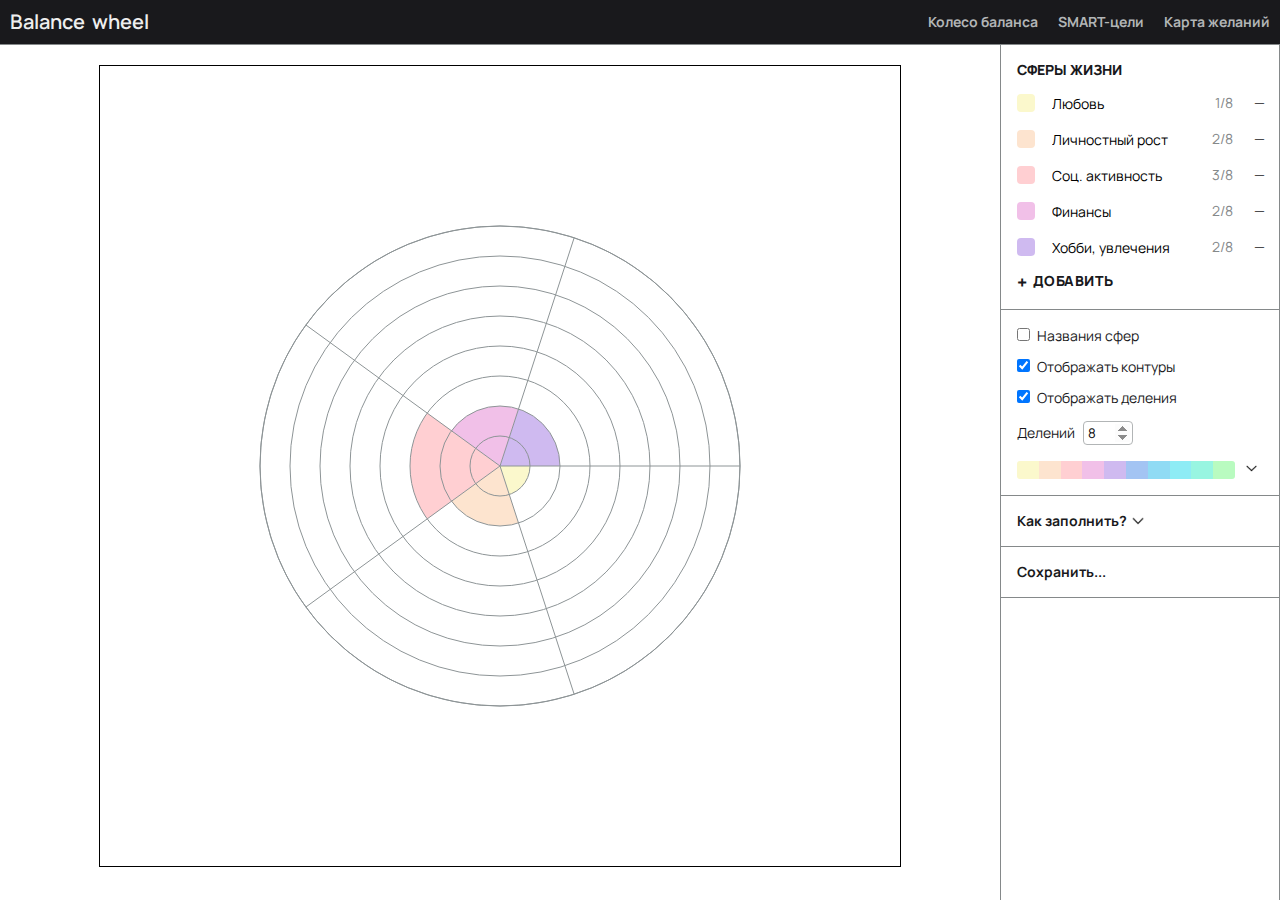
==== commit 92d57724: "for pushing" ====
--- a/index.html
+++ b/index.html
@@ -10,7 +10,7 @@
 
 <body>
     <header class="header">
-        <div class="header__title">mytools — personal balance tools</div>
+        <div class="header__title">Balance wheel</div>
         <div class="header__menu menuHorizontal">
             <ul>
                 <li>Колесо баланса</li>
--- a/css/style.css
+++ b/css/style.css
@@ -101,86 +101,14 @@
   border-radius: 4px;
 }
 
-* {
-  padding: 0;
-  margin: 0;
-}
-
-html {
-  height: 100%;
-}
-
-body {
-  font-family: "Manrope", sans-serif;
-  display: flex;
-  flex-direction: column;
-  height: 100%;
-}
-
-.header {
-  font-weight: 700;
-  background-color: #19191c;
-  color: #b2b5b6;
-  width: 100%;
-  height: 45px;
-  display: flex;
-  justify-content: space-between;
-  align-items: center;
-  padding: 0 10px;
-  border-bottom: 1px solid #85898a;
-  flex: 0 0 auto;
-}
-.header__title {
-  font-size: 20px;
-  font-weight: 600;
-  color: #eee;
-  word-spacing: 3px;
-  font-family: "Manrope", sans-serif;
-}
-.header .menuHorizontal > ul {
-  display: flex;
-}
-.header .menuHorizontal > ul > li {
-  margin-right: 20px;
-}
-.header .menuHorizontal > ul > li:last-child {
-  margin-right: 0px;
-}
-
-.content {
-  display: flex;
-  flex: 1 0 auto;
-  justify-content: space-between;
-}
-.content__wheel {
-  margin: 0px auto;
-  padding: 20px 0px;
-}
-.content__wheel #wheelBalance {
-  border: 1px solid #000;
-}
-.content__menu {
-  display: flex;
-  width: 280px;
-  height: 100%;
-}
-
-.palette {
-  display: flex;
-  height: 18px;
-  direction: row;
-}
-.palette__color {
-  flex: 1 0 auto;
-  height: 100%;
-}
-.palette__color:first-child {
-  border-top-left-radius: 3px;
-  border-bottom-left-radius: 3px;
-}
-.palette__color:last-child {
-  border-top-right-radius: 3px;
-  border-bottom-right-radius: 3px;
+.tableSectors .input-sector, .menuWheel__block:nth-child(2) .containerMaxScore input {
+  border: 1px solid transparent;
+}
+.tableSectors .input-sector:hover, .menuWheel__block:nth-child(2) .containerMaxScore input:hover {
+  border: 1px solid #b2b5b6;
+}
+.tableSectors .input-sector:focus, .menuWheel__block:nth-child(2) .containerMaxScore input:focus {
+  border: 2px solid #0c8ce9;
 }
 
 .select {
@@ -234,96 +162,8 @@
   margin: 0 5px;
 }
 
-.menuWheel {
-  border-inline: 1px solid #85898a;
-  width: 100%;
-}
-.menuWheel__block {
-  border-bottom: 1px solid #85898a;
-  padding: 10px 0px;
-}
-.menuWheel__block:first-child .menuWheel__item:first-child {
-  padding: 0;
-}
-.menuWheel__block:first-child .menuWheel__item:first-child:hover {
-  background-color: transparent;
-}
-.menuWheel__block .subtitle {
-  font-family: "Manrope", sans-serif;
-  font-weight: 800;
-  width: 100%;
-  padding: 8px 16px;
-  color: #19191c;
-  text-transform: uppercase;
-}
-.menuWheel__block:nth-child(2) label {
-  margin-left: 4px;
-}
-.menuWheel__block:nth-child(2) .containerMaxScore {
-  display: flex;
-  flex-direction: row;
-  width: 100%;
-}
-.menuWheel__block:nth-child(2) .containerMaxScore span {
-  display: inline-block;
-  margin: auto 0;
-}
-.menuWheel__block:nth-child(2) .containerMaxScore input {
-  margin-left: 8px;
-  width: 50px;
-  height: 100%;
-  border: 1px solid #b2b5b6;
-  border-radius: 4px;
-  padding: 2px 2px 2px 4px;
-}
-.menuWheel__block:nth-child(2) .containerMaxScore input::-webkit-inner-spin-button, .menuWheel__block:nth-child(2) .containerMaxScore input::-webkit-outer-spin-button {
-  opacity: 1;
-}
-.menuWheel__block:nth-child(2) .containerVertical {
-  display: flex;
-  flex-direction: column;
-}
-.menuWheel__block:nth-child(2) .containerVertical span {
-  margin-bottom: 6px;
-}
-.menuWheel__block:nth-child(2) .containerHorizontal {
-  display: flex;
-  flex-direction: row;
-}
-.menuWheel__block:nth-child(2) .containerHorizontal div {
-  flex: 1 0 auto;
-}
-.menuWheel__block:nth-child(2) .containerHorizontal span {
-  margin: auto 0;
-  margin-right: 6px;
-}
-.menuWheel__item {
-  color: #19191c;
-}
-.menuWheel__item:first-child {
-  margin-top: 0;
-}
-.menuWheel__item:last-child {
-  margin-bottom: 0;
-}
-
 .btnAction {
   font-weight: 700;
-}
-
-.btnSquare {
-  display: table;
-  width: 28px;
-  height: 28px;
-  text-align: center;
-}
-.btnSquare__content {
-  display: table-cell;
-  vertical-align: middle;
-}
-.btnSquare:hover {
-  background-color: #b2b5b6;
-  border-radius: 4px;
 }
 
 .btnMain {
@@ -353,73 +193,19 @@
   margin-right: 5px;
 }
 
-.coloredCircle {
-  background: #ed61ca left no-repeat;
-  height: 18px;
-  width: 18px;
-  border-radius: 50%;
+.btnSquare {
+  display: table;
+  width: 28px;
+  height: 28px;
+  text-align: center;
+}
+.btnSquare__content {
+  display: table-cell;
+  vertical-align: middle;
+}
+.btnSquare:hover {
+  background-color: #b2b5b6;
   border-radius: 4px;
-}
-
-.tableSectors {
-  width: 100%;
-  border-collapse: collapse;
-  font-size: 14px;
-}
-.tableSectors td {
-  vertical-align: middle;
-  padding: 4px 0px;
-}
-.tableSectors .input-sector {
-  font-size: 14px;
-  width: 100%;
-  text-overflow: ellipsis;
-  padding: 2px 4px 2px 4px;
-  padding: 4px 8px;
-  background-color: transparent;
-  cursor: default;
-  border: 1px solid transparent;
-  border-radius: 4px;
-}
-.tableSectors .input-sector:hover {
-  border: 1px solid #b2b5b6;
-}
-.tableSectors .input-sector:focus {
-  border: 2px solid #e74d3b;
-}
-.tableSectors td:first-child {
-  white-space: nowrap;
-  padding-left: 16px;
-  padding-right: 8px;
-}
-.tableSectors td:nth-child(2) {
-  text-align: left;
-  width: 100%;
-  padding: 0;
-}
-.tableSectors td:nth-child(3) {
-  text-align: right;
-  color: #85898a;
-  white-space: nowrap;
-  padding-left: 8px;
-  padding-right: 0;
-  width: 100px;
-}
-.tableSectors td:nth-child(4) {
-  text-align: left;
-  color: #85898a;
-  white-space: nowrap;
-  padding-left: 0;
-}
-.tableSectors td:last-child {
-  cursor: default;
-  padding-left: 12px;
-  padding-right: 6px;
-}
-
-footer {
-  /* 0 flex-grow, 0 flex-shrink, auto flex-basis */
-  flex: 0 0 auto;
 }
 
 input[id^=spoiler] {
@@ -464,4 +250,221 @@
   border-top-left-radius: 0;
   border-top-right-radius: 0;
   transition: all 0.6s;
+}
+
+.menuWheel {
+  border-inline: 1px solid #85898a;
+  width: 100%;
+}
+.menuWheel__block {
+  border-bottom: 1px solid #85898a;
+  padding: 10px 0px;
+}
+.menuWheel__block:first-child .menuWheel__item:first-child {
+  padding: 0;
+}
+.menuWheel__block:first-child .menuWheel__item:first-child:hover {
+  background-color: transparent;
+}
+.menuWheel__block .subtitle {
+  font-family: "Manrope", sans-serif;
+  font-weight: 800;
+  width: 100%;
+  padding: 8px 16px;
+  color: #19191c;
+  text-transform: uppercase;
+}
+.menuWheel__block:nth-child(2) label {
+  margin-left: 4px;
+}
+.menuWheel__block:nth-child(2) .containerMaxScore {
+  display: flex;
+  flex-direction: row;
+  width: 100%;
+}
+.menuWheel__block:nth-child(2) .containerMaxScore span {
+  display: inline-block;
+  margin: auto 0;
+}
+.menuWheel__block:nth-child(2) .containerMaxScore input {
+  margin-left: 8px;
+  width: 50px;
+  height: 100%;
+  border: 1px solid #b2b5b6;
+  border-radius: 4px;
+  padding: 2px 2px 2px 4px;
+}
+.menuWheel__block:nth-child(2) .containerMaxScore input::-webkit-inner-spin-button, .menuWheel__block:nth-child(2) .containerMaxScore input::-webkit-outer-spin-button {
+  opacity: 1;
+}
+.menuWheel__block:nth-child(2) .containerVertical {
+  display: flex;
+  flex-direction: column;
+}
+.menuWheel__block:nth-child(2) .containerVertical span {
+  margin-bottom: 6px;
+}
+.menuWheel__block:nth-child(2) .containerHorizontal {
+  display: flex;
+  flex-direction: row;
+}
+.menuWheel__block:nth-child(2) .containerHorizontal div {
+  flex: 1 0 auto;
+}
+.menuWheel__block:nth-child(2) .containerHorizontal span {
+  margin: auto 0;
+  margin-right: 6px;
+}
+.menuWheel__item {
+  color: #19191c;
+}
+.menuWheel__item:first-child {
+  margin-top: 0;
+}
+.menuWheel__item:last-child {
+  margin-bottom: 0;
+}
+
+.palette {
+  display: flex;
+  height: 18px;
+  direction: row;
+}
+.palette__color {
+  flex: 1 0 auto;
+  height: 100%;
+}
+.palette__color:first-child {
+  border-top-left-radius: 3px;
+  border-bottom-left-radius: 3px;
+}
+.palette__color:last-child {
+  border-top-right-radius: 3px;
+  border-bottom-right-radius: 3px;
+}
+
+.coloredCircle {
+  background: #ed61ca left no-repeat;
+  height: 18px;
+  width: 18px;
+  border-radius: 50%;
+  border-radius: 4px;
+}
+
+.tableSectors {
+  width: 100%;
+  border-collapse: collapse;
+  font-size: 14px;
+}
+.tableSectors td {
+  vertical-align: middle;
+  padding: 4px 0px;
+}
+.tableSectors .input-sector {
+  font-size: 14px;
+  width: 100%;
+  text-overflow: ellipsis;
+  padding: 4px 8px;
+  background-color: transparent;
+  cursor: default;
+  border: 1px solid transparent;
+  border-radius: 4px;
+}
+.tableSectors td:first-child {
+  white-space: nowrap;
+  padding-left: 16px;
+  padding-right: 8px;
+}
+.tableSectors td:nth-child(2) {
+  text-align: left;
+  width: 100%;
+  padding: 0;
+}
+.tableSectors td:nth-child(3) {
+  text-align: right;
+  color: #85898a;
+  white-space: nowrap;
+  padding-left: 8px;
+  padding-right: 0;
+  width: 100px;
+}
+.tableSectors td:nth-child(4) {
+  text-align: left;
+  color: #85898a;
+  white-space: nowrap;
+  padding-left: 0;
+}
+.tableSectors td:last-child {
+  cursor: default;
+  padding-left: 12px;
+  padding-right: 6px;
+}
+
+* {
+  padding: 0;
+  margin: 0;
+}
+
+html {
+  height: 100%;
+}
+
+body {
+  font-family: "Manrope", sans-serif;
+  display: flex;
+  flex-direction: column;
+  height: 100%;
+}
+
+.header {
+  font-weight: 700;
+  background-color: #19191c;
+  color: #b2b5b6;
+  width: 100%;
+  height: 45px;
+  display: flex;
+  justify-content: space-between;
+  align-items: center;
+  padding: 0 10px;
+  border-bottom: 1px solid #85898a;
+  flex: 0 0 auto;
+}
+.header__title {
+  font-size: 20px;
+  font-weight: 600;
+  color: #eee;
+  word-spacing: 3px;
+  font-family: "Manrope", sans-serif;
+}
+.header .menuHorizontal > ul {
+  display: flex;
+}
+.header .menuHorizontal > ul > li {
+  margin-right: 20px;
+}
+.header .menuHorizontal > ul > li:last-child {
+  margin-right: 0px;
+}
+
+.content {
+  display: flex;
+  flex: 1 0 auto;
+  justify-content: space-between;
+}
+.content__wheel {
+  margin: 0px auto;
+  padding: 20px 0px;
+}
+.content__wheel #wheelBalance {
+  border: 1px solid #000;
+}
+.content__menu {
+  display: flex;
+  width: 280px;
+  height: 100%;
+}
+
+footer {
+  /* 0 flex-grow, 0 flex-shrink, auto flex-basis */
+  flex: 0 0 auto;
 }